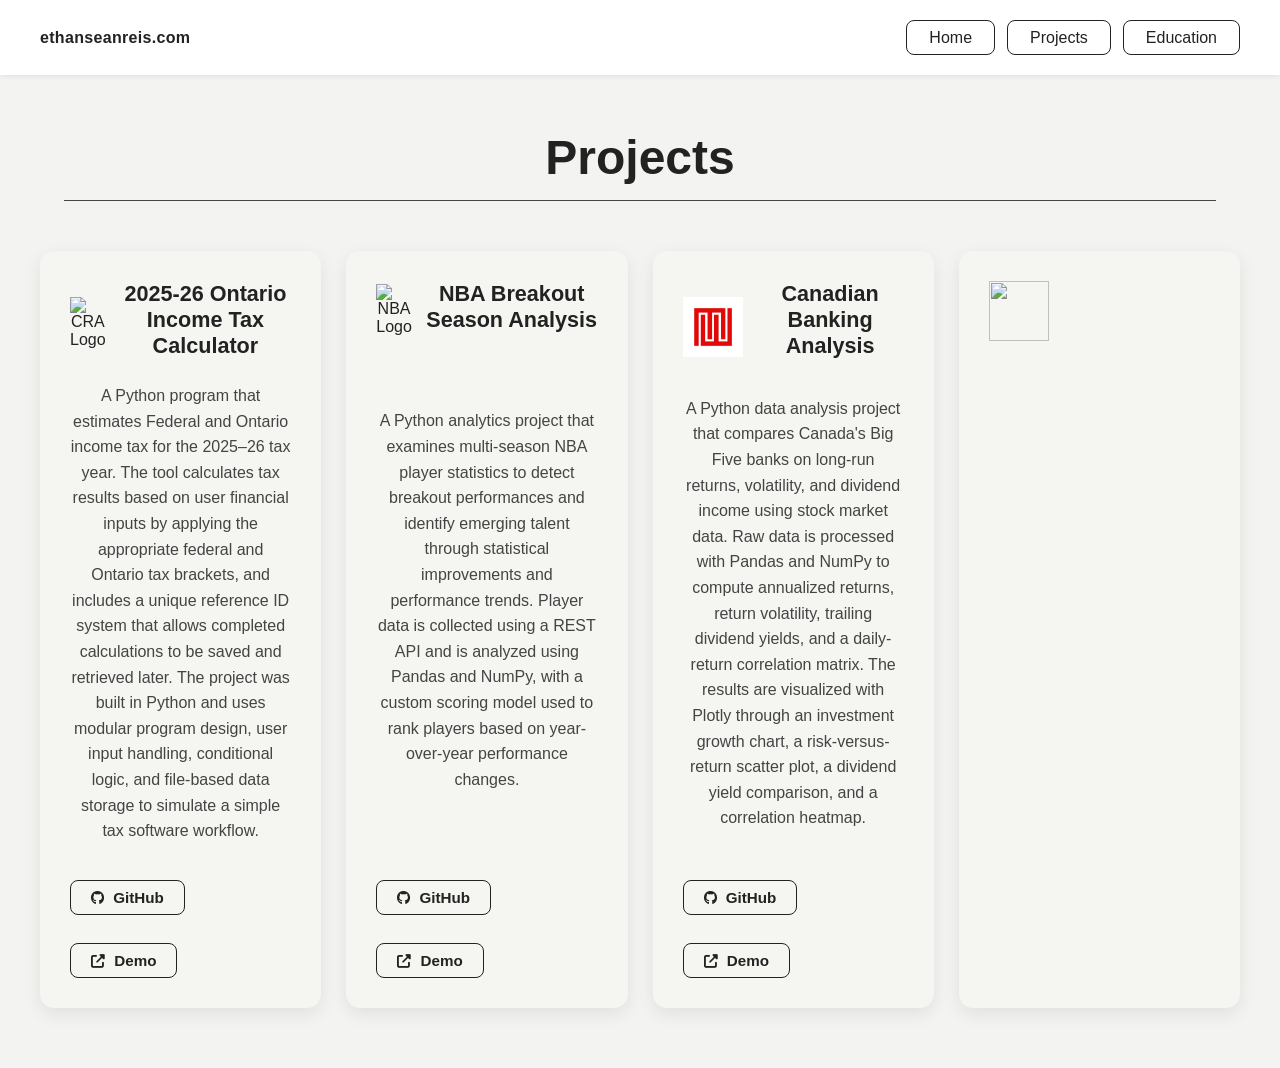
==== projects.html @ e06bfbd4 "Update projects.html" ====
<!DOCTYPE html>
<html lang="en">
<head>
<meta charset="UTF-8">
<meta name="viewport" content="width=device-width, initial-scale=1.0">
<title>Projects | Ethan Reis</title>
<link rel="stylesheet" href="styles.css">
<link rel="stylesheet" href="https://cdnjs.cloudflare.com/ajax/libs/font-awesome/6.5.2/css/all.min.css"/>
</head>
<body>
<nav class="navbar">
  <a href="index.html" class="nav-brand">ethanseanreis.com</a>
  <ul class="nav-links">
    <li><a href="index.html#home">Home</a></li>
    <li><a href="projects.html">Projects</a></li>
    <li><a href="index.html#education">Education</a></li>
  </ul>
</nav>
 
<section class="projects-page">
 
  <h1>Projects</h1>
  <div class="section-line"></div>
  <div class="projects-grid">
 
    <div class="project-card">
      <div class="project-header">
        <img src="assets/cra.png" class="project-icon" alt="CRA Logo">
        <h3>2025-26 Ontario Income Tax Calculator</h3>
      </div>
      <p>
        A Python program that estimates Federal and Ontario income tax for the 2025–26 tax year. The tool calculates tax results based on user
        financial inputs by applying the appropriate federal and Ontario tax brackets, and includes a unique reference ID system that allows 
        completed calculations to be saved and retrieved later. The project was built in Python and uses modular program design, user input handling, conditional logic, 
        and file-based data storage to simulate a simple tax software workflow.
      </p>
      <div class="card-buttons">
        <a href="https://github.com/akareese/Canadian-Federal-Ontario-Income-Tax-Calculator-2025-26" target="_blank" class="demo-btn">
          <i class="fab fa-github"></i> GitHub
        </a>
        <a href="https://ontario-income-tax-calulator-2025-2026-ethanreis.streamlit.app/" target="_blank" class="demo-btn">
          <i class="fas fa-external-link-alt"></i> Demo
        </a>
      </div>
    </div>
 
    <div class="project-card">
      <div class="project-header">
        <img src="assets/nba.png" class="project-icon" alt="NBA Logo">
        <h3>NBA Breakout Season Analysis</h3>
      </div>
      <p>
        A Python analytics project that examines multi-season NBA player statistics to detect breakout performances and identify emerging talent through 
        statistical improvements and performance trends. Player data is collected using a REST API and is analyzed using Pandas and NumPy, 
        with a custom scoring model used to rank players based on year-over-year performance changes.
      </p>
      <div class="card-buttons">
        <a href="https://github.com/akareese/NBA-Breakout-Season-Analysis-" target="_blank" class="demo-btn">
          <i class="fab fa-github"></i> GitHub
        </a>
        <a href="https://basketballstatisticalanalysis.streamlit.app/" target="_blank" class="demo-btn">
          <i class="fas fa-external-link-alt"></i> Demo
        </a>
      </div>
    </div>
 
    <div class="project-card">
      <div class="project-header">
        <img src="assets/bank.jpg" class="project-icon" alt="Bank Logo">
        <h3>Canadian Banking Analysis</h3>
      </div>
      <p>
        A Python data analysis project that compares Canada's Big Five banks on long-run returns, 
        volatility, and dividend income using stock market data. Raw data is processed with Pandas and NumPy to compute 
        annualized returns, return volatility, trailing dividend yields, and a daily-return correlation matrix. The results are visualized 
        with Plotly through an investment growth chart, a risk-versus-return scatter plot, a dividend yield comparison, and a correlation heatmap.
      </p>
      <div class="card-buttons">
        <a href="https://github.com/akareese/Big-Five-Banks-of-Canada-Analysis" target="_blank" class="demo-btn">
          <i class="fab fa-github"></i> GitHub
        </a>
        <a href="https://canadian-banking-analysis.streamlit.app/" target="_blank" class="demo-btn">
          <i class="fas fa-external-link-alt"></i> Demo
        </a>
      </div>
    </div>

    <div class="project-card">
      <div class="project-header">
        <img src="" class="project-icon" alt="">
        <h3></h3>
      </div>
      <p>
      </p>
      </div>
    </div>
    
  </div>
 
</section>
</body>
</html>
---- styles.css ----
* {
  margin: 0;
  padding: 0;
  box-sizing: border-box;
}

html {
  scroll-behavior: smooth;
}

body {
  font-family: Arial, sans-serif;
  color: #222;
  background-color: #f3f3f1;
}

.navbar {
  position: fixed;
  top: 0;
  width: 100%;
  height: 75px;
  background-color: #ffffff;
  display: flex;
  justify-content: flex-end;
  align-items: center;
  padding: 0 40px;
  z-index: 1000;
  box-shadow: 0 1px 6px rgba(0, 0, 0, 0.08);
}

.nav-links {
  list-style: none;
  display: flex;
  flex-direction: row;
  gap: 12px;
  margin: 0;
  padding: 0;
}

.nav-links li {
  margin: 0;
  padding: 0;
}

.nav-links a {
  padding: 8px 22px;
  border: 1.5px solid #222;
  border-radius: 8px;
  color: #222;
  text-decoration: none;
  transition: background 0.15s, color 0.15s;
}

.nav-links a:hover {
  background: #222;
  color: #fff;
}

.hero {
  min-height: 100vh;
  display: flex;
  justify-content: center;
  align-items: center;
  text-align: center;
  padding: 100px 20px 40px;
  position: relative;
  overflow: hidden;
  background: #efefec;
}

.hero::before {
  content: "";
  position: absolute;
  width: 520px;
  height: 520px;
  top: -120px;
  left: -80px;
  background: rgba(255,255,255,0.55);
  clip-path: polygon(50% 0%, 100% 50%, 50% 100%, 0% 50%);
  transform: rotate(12deg);
}

.hero::after {
  content: "";
  position: absolute;
  width: 480px;
  height: 480px;
  bottom: -160px;
  right: -100px;
  background: rgba(210,210,210,0.35);
  clip-path: polygon(25% 0%, 100% 0%, 75% 100%, 0% 100%);
  transform: rotate(-10deg);
}

.hero .shape1,
.hero .shape2,
.hero .shape3,
.hero .shape4 {
  position: absolute;
  z-index: 0;
}

.hero .shape1 {
  width: 300px;
  height: 300px;
  top: 15%;
  right: 20%;
  background: rgba(230,230,230,0.4);
  clip-path: polygon(0 20%, 80% 0, 100% 80%, 20% 100%);
  transform: rotate(18deg);
}

.hero .shape2 {
  width: 220px;
  height: 220px;
  bottom: 18%;
  left: 22%;
  background: rgba(200,200,200,0.35);
  transform: rotate(45deg);
}

.hero .shape3 {
  width: 180px;
  height: 180px;
  top: 30%;
  left: 10%;
  background: rgba(240,240,240,0.45);
  clip-path: polygon(50% 0%, 100% 40%, 80% 100%, 20% 100%, 0% 40%);
}

.hero .shape4 {
  width: 260px;
  height: 260px;
  bottom: 10%;
  right: 35%;
  background: rgba(220,220,220,0.35);
  clip-path: polygon(25% 0%, 100% 25%, 75% 100%, 0% 75%);
}

.hero .shape5,
.hero .shape6,
.hero .shape7 {
  position: absolute;
  z-index: 0;
}

.hero .shape5 {
  width: 420px;
  height: 420px;
  top: 35%;
  right: -120px;
  background: rgba(220,220,220,0.35);
  clip-path: polygon(20% 0%, 100% 20%, 80% 100%, 0% 80%);
  transform: rotate(-14deg);
}

.hero .shape6 {
  width: 380px;
  height: 380px;
  top: 45%;
  left: -140px;
  background: rgba(245,245,245,0.45);
  transform: rotate(45deg);
}

.hero .shape7 {
  width: 300px;
  height: 300px;
  top: -60px;
  left: 40%;
  background: rgba(210,210,210,0.3);
  clip-path: polygon(50% 0%, 100% 35%, 80% 100%, 20% 100%, 0% 35%);
  transform: rotate(10deg);
}

.cat-logo {
  position: absolute;
  top: 95px;
  left: 20px;
  width: 110px;
  height: auto;
  z-index: 5;
  opacity: 0.95;
  animation: cat-float 3s ease-in-out infinite;
  filter: drop-shadow(0 8px 12px rgba(0, 0, 0, 0.25));
  cursor: pointer;
  transition: transform 0.15s ease;
}

.cat-logo:hover {
  filter: drop-shadow(0 12px 16px rgba(0, 0, 0, 0.35));
}

.cat-logo:active {
  transform: scale(0.95);
}

@keyframes cat-float {
  0%, 100% { transform: translateY(0); }
  50% { transform: translateY(-12px); }
}

.hero-content h1 {
  font-size: 4rem;
  margin-bottom: 20px;
  color: #222;
}

.hero-content p {
  font-size: 1.3rem;
  font-weight: 600;
  margin-bottom: 30px;
  color: #333;
}

.social-icons {
  display: flex;
  justify-content: center;
  gap: 28px;
}

.social-icons a {
  color: #222;
  font-size: 2.4rem;
  transition: transform 0.25s ease, color 0.25s ease;
}

.social-icons a:hover {
  transform: scale(1.12);
  color: #555;
}

.scroll-down {
  position: absolute;
  bottom: 30px;
  left: 50%;
  transform: translateX(-50%);
}

.scroll-down a {
  color: #222;
  font-size: 2rem;
  animation: bounce 1.5s infinite;
  display: inline-block;
}

@keyframes bounce {
  0%, 100% { transform: translateY(0); }
  50% { transform: translateY(8px); }
}

.scroll-up {
  margin-top: 40px;
  text-align: center;
}

.scroll-up a {
  color: #222;
  font-size: 2rem;
  animation: bounce-up 1.5s infinite;
  display: inline-block;
}

@keyframes bounce-up {
  0%, 100% { transform: translateY(0); }
  50% { transform: translateY(-8px); }
}

.section {
  min-height: 100vh;
  padding: 120px 40px 60px;
  background: transparent;
  text-align: center;
}

.section h2 {
  font-size: 3rem;
  margin-bottom: 15px;
}

.section-line {
  width: 96%;
  max-width: 1700px;
  height: 1px;
  background-color: #444;
  margin: 0 auto 50px;
}

.about-section p {
  max-width: 900px;
  margin: 0 auto 18px;
  font-size: 1.15rem;
  line-height: 1.8;
  color: #333;
}

.skills-section {
  padding-bottom: 80px;
}

.skills-group {
  max-width: 1200px;
  margin: 0 auto 70px;
  padding: 40px 30px;
  background: #f5f5f2;
  border-radius: 12px;
  box-shadow: 0 6px 18px rgba(0,0,0,0.08);
}

.skills-group h3 {
  font-size: 2.8rem;
  color: #222;
  margin-bottom: 18px;
}

.skills-text {
  font-size: 1.2rem;
  color: #444;
  margin-bottom: 35px;
  line-height: 1.6;
}

.logo-row {
  display: flex;
  justify-content: center;
  align-items: center;
  flex-wrap: wrap;
  gap: 35px;
}

.logo-card {
  width: 115px;
  height: 115px;
  display: flex;
  align-items: center;
  justify-content: center;
}

.logo-card img {
  max-width: 90px;
  max-height: 90px;
  object-fit: contain;
  display: block;
}

.floating {
  animation: float 3.2s ease-in-out infinite;
}

.delay-1 { animation-delay: 0.3s; }
.delay-2 { animation-delay: 0.6s; }
.delay-3 { animation-delay: 0.9s; }
.delay-4 { animation-delay: 1.2s; }

@keyframes float {
  0%, 100% { transform: translateY(0px); }
  50% { transform: translateY(-10px); }
}

.contact-icon {
  font-size: 4rem;
  margin-bottom: 40px;
  color: #222;
}

.contact-card {
  background-color: #f5f5f5;
  max-width: 950px;
  margin: 0 auto;
  padding: 45px;
  border-radius: 6px;
  box-shadow: 0 8px 25px rgba(0, 0, 0, 0.08);
  text-align: left;
}

.contact-card form {
  display: flex;
  flex-direction: column;
}

.contact-card label {
  font-weight: 700;
  margin-bottom: 10px;
  margin-top: 18px;
  color: #222;
}

.contact-card input,
.contact-card textarea {
  width: 100%;
  padding: 14px 12px;
  border: 1px solid #c8c8c8;
  border-radius: 4px;
  font-size: 1rem;
  background-color: #fff;
  outline: none;
}

.contact-card textarea {
  resize: vertical;
}

.contact-card button {
  margin: 28px auto 0;
  padding: 12px 24px;
  border: 1px solid #bbb;
  background-color: #efefef;
  border-radius: 4px;
  font-size: 1rem;
  font-weight: 700;
  cursor: pointer;
  transition: 0.25s ease;
}

.contact-card button:hover {
  background-color: #ddd;
}

.projects-page {
  min-height: 100vh;
  padding: 130px 40px 60px;
  background: transparent;
  text-align: center;
}

.projects-page h1 {
  font-size: 3rem;
  margin-bottom: 15px;
}

.projects-grid {
  max-width: 1600px;
  margin: 0 auto;
  display: grid;
  grid-template-columns: repeat(4, 1fr);
  gap: 25px;
}

.project-card {
  background: #f5f5f2;
  padding: 30px;
  border-radius: 14px;
  box-shadow: 0 6px 18px rgba(0,0,0,0.08);
  transition: transform 0.2s ease, box-shadow 0.2s ease;
  display: flex;
  flex-direction: column;
  justify-content: space-between;
}

.project-card h3 {
  margin-bottom: 14px;
  font-size: 1.35rem;
}

.project-card p {
  color: #444;
  line-height: 1.6;
}

.project-header {
  display: flex;
  align-items: center;
  gap: 14px;
  margin-bottom: 10px;
}

.project-icon {
  width: 60px;
  height: 60px;
  object-fit: contain;
  transition: transform 0.2s ease;
}

.project-icon:hover {
  transform: scale(1.08);
}

.about-images {
  display: flex;
  justify-content: center;
  gap: 25px;
  margin-top: 30px;
  flex-wrap: wrap;
}

.about-images img {
  width: 300px;
  height: auto;
  border-radius: 12px;
  box-shadow: 0 6px 15px rgba(0,0,0,0.15);
}

.demo-btn {
  display: inline-block;
  margin-top: 18px;
  padding: 8px 20px;
  border: 1.5px solid #222;
  border-radius: 8px;
  color: #222;
  text-decoration: none;
  font-size: 0.95rem;
  font-weight: 600;
  transition: background 0.15s, color 0.15s;
}

.demo-btn:hover {
  background: #222;
  color: #fff;
}

.demo-btn i {
  font-size: 0.85rem;
  margin-right: 5px;
}

.cert-heading {
  font-size: 3rem;
  margin-top: 80px;
  margin-bottom: 15px;
  text-align: center;
}

.cert-icon {
  font-size: 2.8rem;
  color: #888;
}

.cert-card {
  text-align: left;
}

.profile-photo {
  width: 300px;
  height: 300px;
  border-radius: 50%;
  object-fit: cover;
  margin-bottom: 24px;
  box-shadow: 0 6px 20px rgba(0, 0, 0, 0.15);
}

.card-buttons {
  display: flex;
  gap: 10px;
  margin-top: 18px;
  flex-wrap: wrap;
}

.education-section {
  padding-bottom: 80px;
}

.education-card {
  max-width: 900px;
  margin: 0 auto;
  background: #f5f5f2;
  border-radius: 14px;
  padding: 40px;
  box-shadow: 0 6px 18px rgba(0,0,0,0.08);
  text-align: left;
}

.education-header {
  display: flex;
  align-items: center;
  gap: 20px;
  margin-bottom: 24px;
}

.edu-logo {
  width: 70px;
  height: 70px;
  object-fit: contain;
}

.education-info h3 {
  font-size: 1.4rem;
  margin-bottom: 4px;
}

.edu-degree {
  font-size: 1rem;
  color: #444;
  margin-bottom: 2px;
}

.edu-date {
  font-size: 0.9rem;
  color: #888;
}

.edu-blurb {
  font-size: 1.05rem;
  line-height: 1.8;
  color: #333;
  margin-bottom: 28px;
}

.edu-coursework h4 {
  font-size: 1rem;
  font-weight: 700;
  margin-bottom: 14px;
  color: #222;
}

.course-tags {
  display: flex;
  flex-wrap: wrap;
  gap: 10px;
}

.course-tag {
  background: #e4e4e0;
  color: #333;
  padding: 6px 14px;
  border-radius: 20px;
  font-size: 0.9rem;
  font-weight: 500;
}

#home, #about, #skills, #education, #contact {
  scroll-margin-top: 75px;
}

@media (max-width: 1100px) {
  .projects-grid {
    grid-template-columns: repeat(2, 1fr);
  }
}

@media (max-width: 900px) {
  .cat-logo {
    width: 80px;
    top: 88px;
    left: 12px;
  }

  .skills-group h3 {
    font-size: 2.1rem;
  }

  .logo-card {
    width: 90px;
    height: 90px;
  }

  .logo-card img {
    max-width: 70px;
    max-height: 70px;
  }
}

@media (max-width: 768px) {
  .navbar {
    padding: 0 20px;
  }

  .nav-links {
    gap: 18px;
  }

  .hero-content h1 {
    font-size: 2.8rem;
  }

  .hero-content p {
    font-size: 1rem;
  }

  .section h2,
  .projects-page h1 {
    font-size: 2.2rem;
  }

  .contact-card {
    padding: 25px;
  }

  .skills-group {
    padding: 30px 20px;
  }

  .skills-text {
    font-size: 1rem;
  }
}

@media (max-width: 600px) {
  .projects-grid {
    grid-template-columns: 1fr;
  }
}

.nav-brand {
  margin-right: auto;
  font-size: 1rem;
  font-weight: 700;
  color: #222;
  text-decoration: none;
  letter-spacing: 0.02em;
}

.nav-brand:hover {
  color: #555;
}
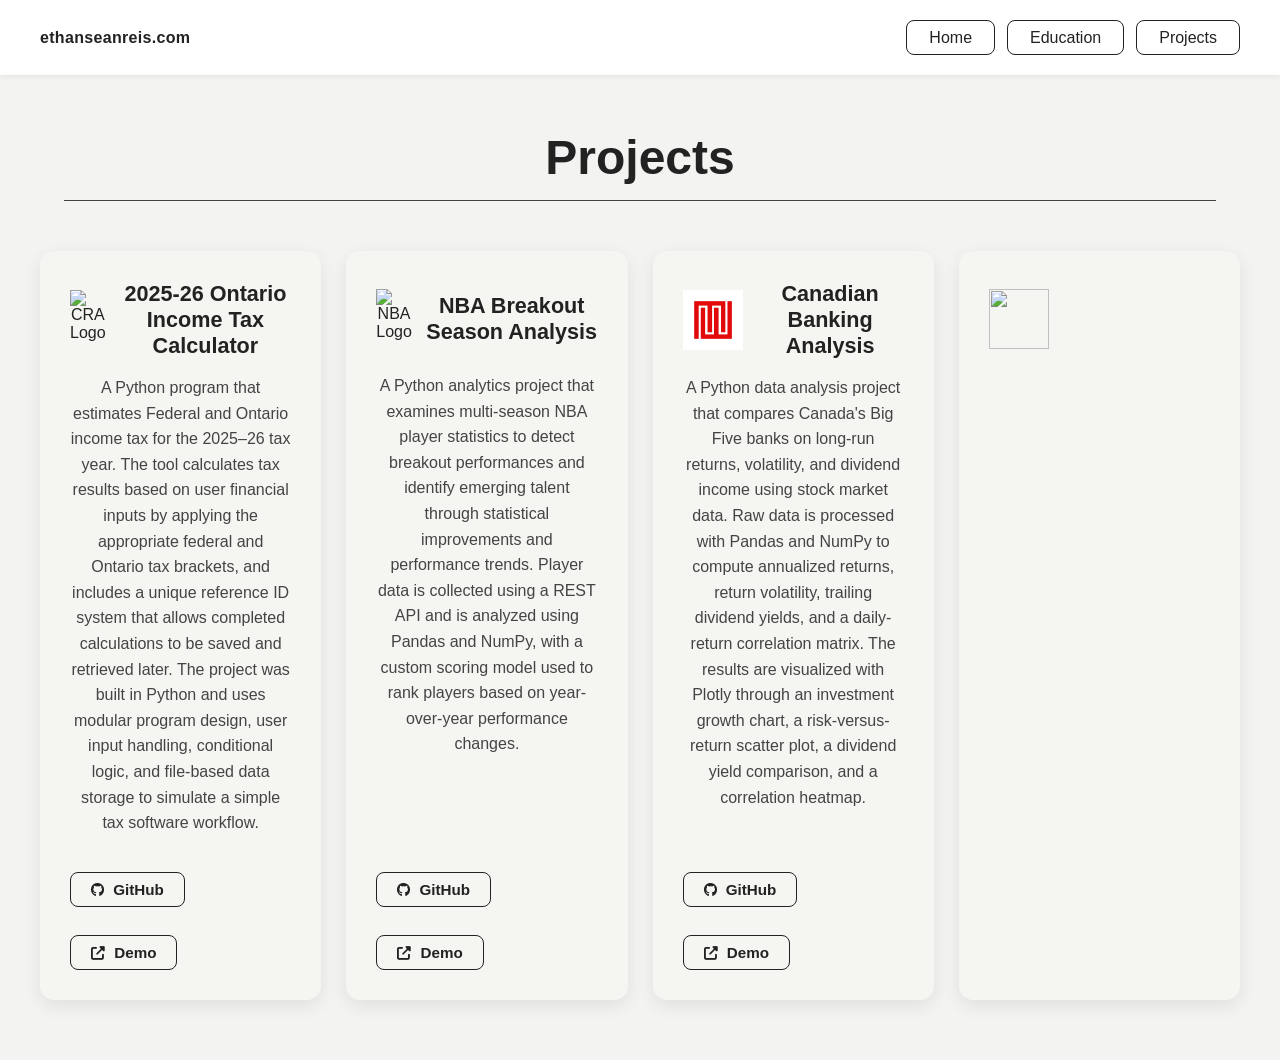
==== commit a0e1a9c5: "Update projects.html" ====
--- a/projects.html
+++ b/projects.html
@@ -9,11 +9,11 @@
 </head>
 <body>
 <nav class="navbar">
-  <a href="index.html" class="nav-brand">ethanseanreis.com</a>
+  <span class="nav-brand">ethanseanreis.com</span>
   <ul class="nav-links">
     <li><a href="index.html#home">Home</a></li>
+    <li><a href="index.html#education">Education</a></li>
     <li><a href="projects.html">Projects</a></li>
-    <li><a href="index.html#education">Education</a></li>
   </ul>
 </nav>
  
--- a/styles.css
+++ b/styles.css
@@ -444,7 +444,6 @@
   transition: transform 0.2s ease, box-shadow 0.2s ease;
   display: flex;
   flex-direction: column;
-  justify-content: space-between;
 }
 
 .project-card h3 {
@@ -461,7 +460,12 @@
   display: flex;
   align-items: center;
   gap: 14px;
-  margin-bottom: 10px;
+  margin-bottom: 16px;
+  min-height: 76px;
+}
+
+.project-header h3 {
+  margin-bottom: 0;
 }
 
 .project-icon {
@@ -541,7 +545,8 @@
 .card-buttons {
   display: flex;
   gap: 10px;
-  margin-top: 18px;
+  margin-top: auto;
+  padding-top: 18px;
   flex-wrap: wrap;
 }
 
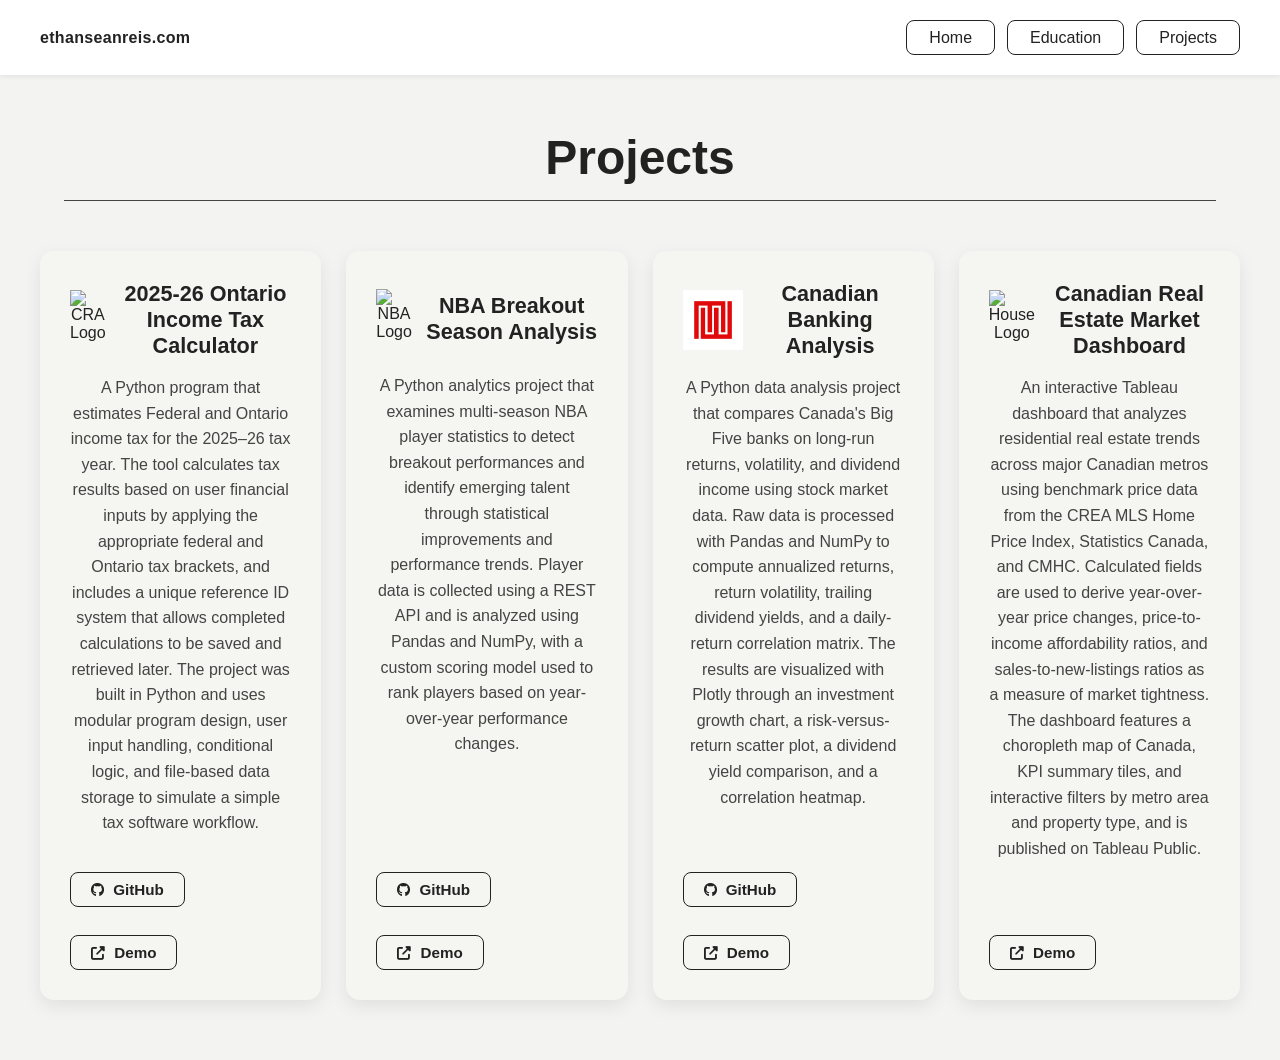
==== commit 8e5cfbf0: "Update projects.html" ====
--- a/projects.html
+++ b/projects.html
@@ -85,13 +85,21 @@
       </div>
     </div>
 
-    <div class="project-card">
+      <div class="project-card">
       <div class="project-header">
-        <img src="" class="project-icon" alt="">
-        <h3></h3>
+        <img src="assets/house.jpeg" class="project-icon" alt="House Logo">
+        <h3>Canadian Real Estate Market Dashboard</h3>
       </div>
       <p>
+        An interactive Tableau dashboard that analyzes residential real estate trends across major Canadian metros using benchmark 
+        price data from the CREA MLS Home Price Index, Statistics Canada, and CMHC. Calculated fields are used to derive year-over-year 
+        price changes, price-to-income affordability ratios, and sales-to-new-listings ratios as a measure of market tightness. The dashboard 
+        features a choropleth map of Canada, KPI summary tiles, and interactive filters by metro area and property type, and is published on Tableau Public.
       </p>
+      <div class="card-buttons">
+        <a href="" target="_blank" class="demo-btn">
+          <i class="fas fa-external-link-alt"></i> Demo
+        </a>
       </div>
     </div>
     
--- a/styles.css
+++ b/styles.css
@@ -147,12 +147,13 @@
 .hero .shape5 {
   width: 420px;
   height: 420px;
-  top: 35%;
-  right: -120px;
+  top: 50%;        
+  right: -220px;   
   background: rgba(220,220,220,0.35);
   clip-path: polygon(20% 0%, 100% 20%, 80% 100%, 0% 80%);
   transform: rotate(-14deg);
 }
+
 
 .hero .shape6 {
   width: 380px;
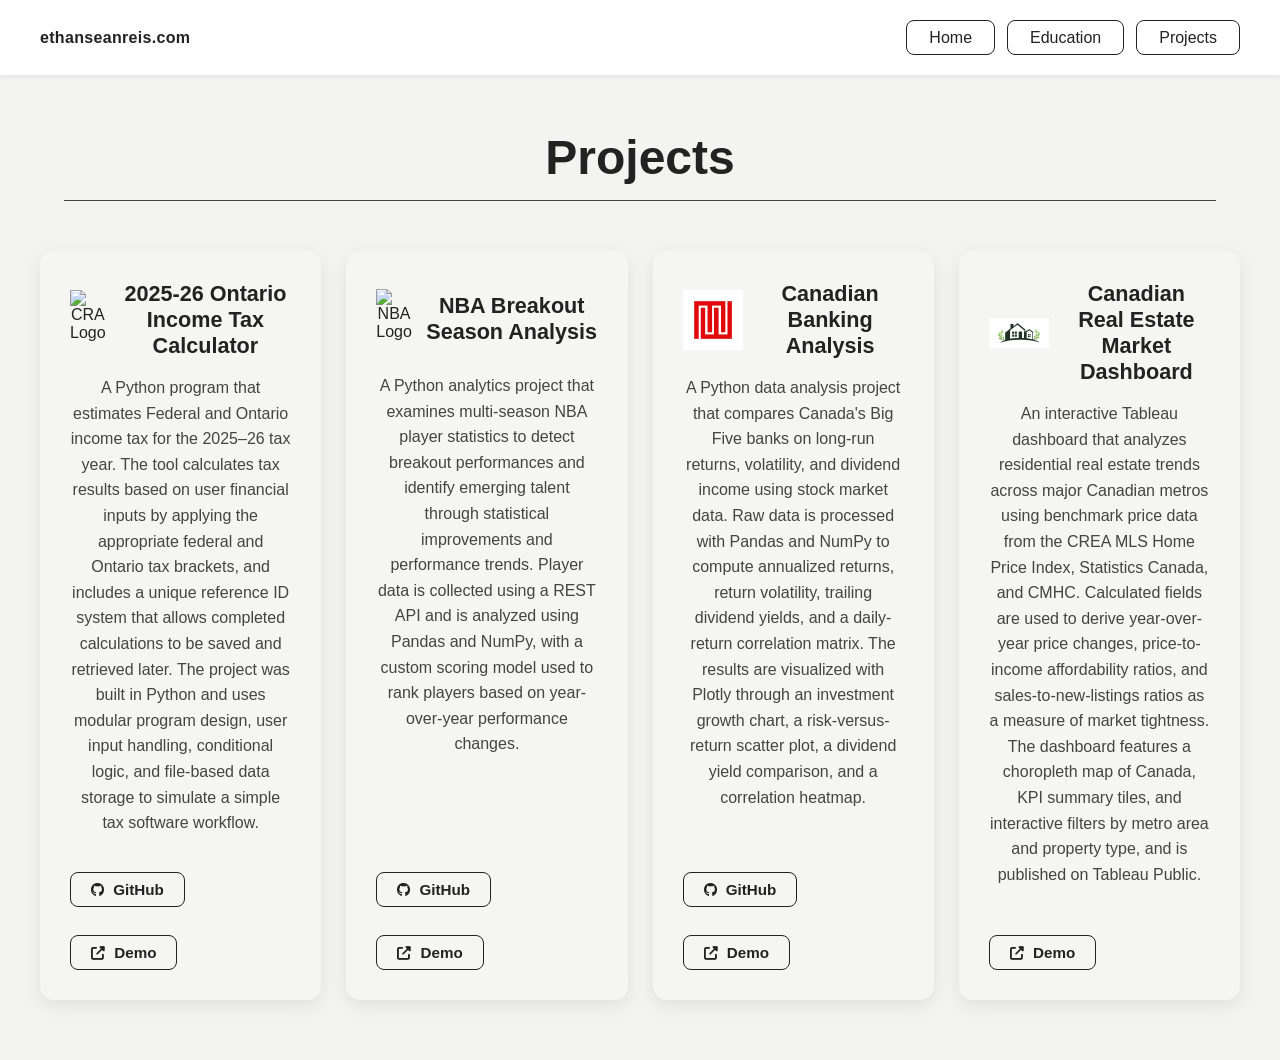
==== commit 12d838f3: "Update projects.html" ====
--- a/projects.html
+++ b/projects.html
@@ -87,7 +87,7 @@
 
       <div class="project-card">
       <div class="project-header">
-        <img src="assets/house.jpeg" class="project-icon" alt="House Logo">
+        <img src="assets/house.jpg" class="project-icon" alt="House Logo">
         <h3>Canadian Real Estate Market Dashboard</h3>
       </div>
       <p>
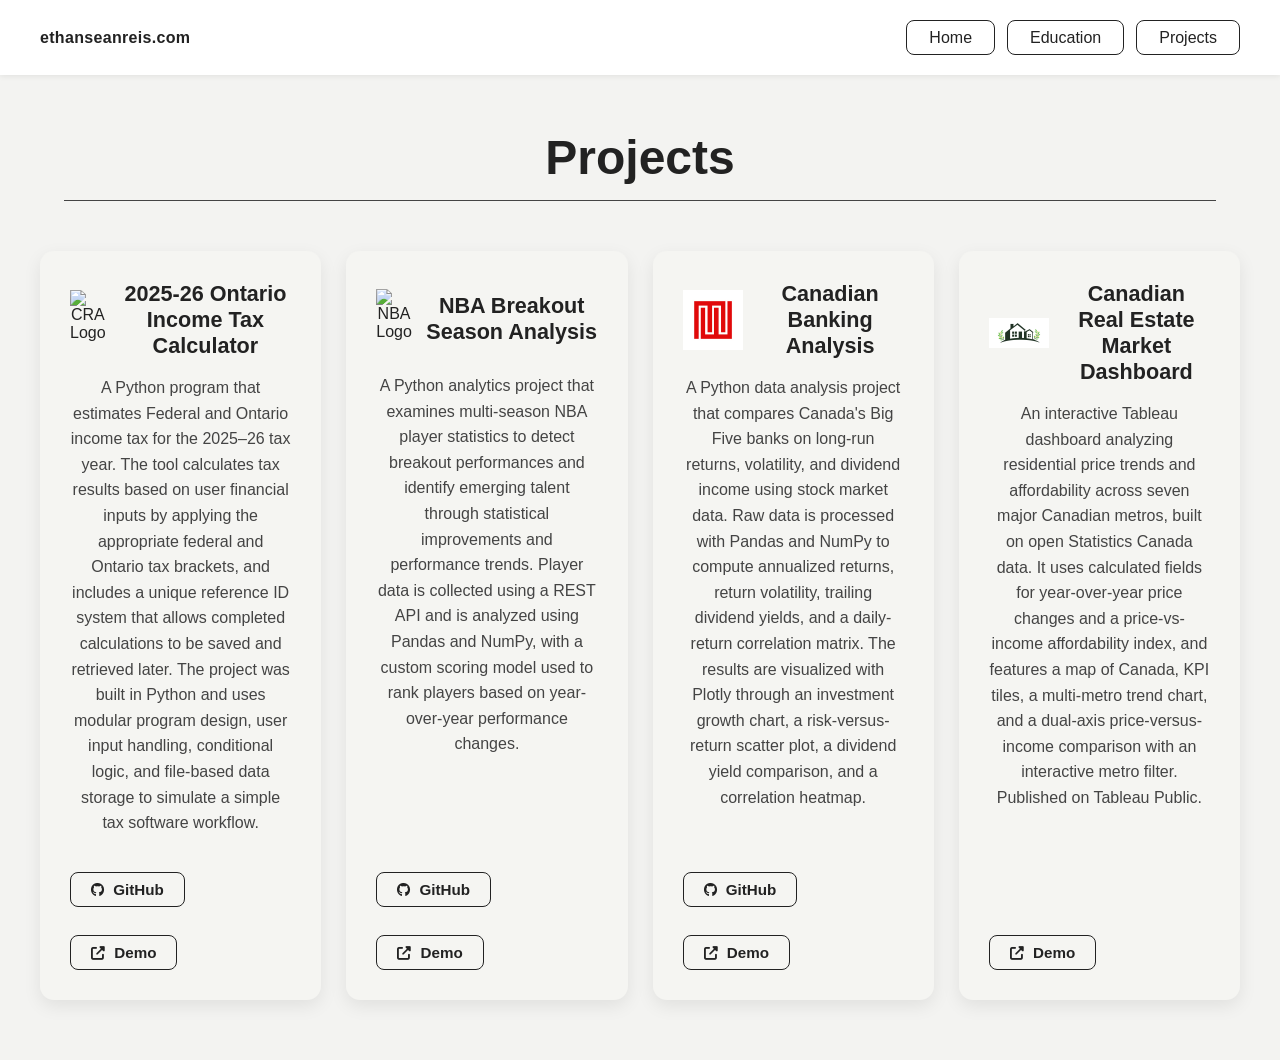
==== commit f58ac542: "Update projects.html" ====
--- a/projects.html
+++ b/projects.html
@@ -91,13 +91,13 @@
         <h3>Canadian Real Estate Market Dashboard</h3>
       </div>
       <p>
-        An interactive Tableau dashboard that analyzes residential real estate trends across major Canadian metros using benchmark 
-        price data from the CREA MLS Home Price Index, Statistics Canada, and CMHC. Calculated fields are used to derive year-over-year 
-        price changes, price-to-income affordability ratios, and sales-to-new-listings ratios as a measure of market tightness. The dashboard 
-        features a choropleth map of Canada, KPI summary tiles, and interactive filters by metro area and property type, and is published on Tableau Public.
+        An interactive Tableau dashboard analyzing residential price trends and affordability across seven major Canadian metros, 
+        built on open Statistics Canada data. It uses calculated fields for year-over-year 
+        price changes and a price-vs-income affordability index, and features a map of Canada, KPI tiles, a multi-metro 
+        trend chart, and a dual-axis price-versus-income comparison with an interactive metro filter. Published on Tableau Public.
       </p>
       <div class="card-buttons">
-        <a href="" target="_blank" class="demo-btn">
+        <a href="https://public.tableau.com/app/profile/ethan.reis8401/viz/CanadianRealEstateMarketDashboard/CanadianRealEstateMarketDashboard?publish=yes" target="_blank" class="demo-btn">
           <i class="fas fa-external-link-alt"></i> Demo
         </a>
       </div>
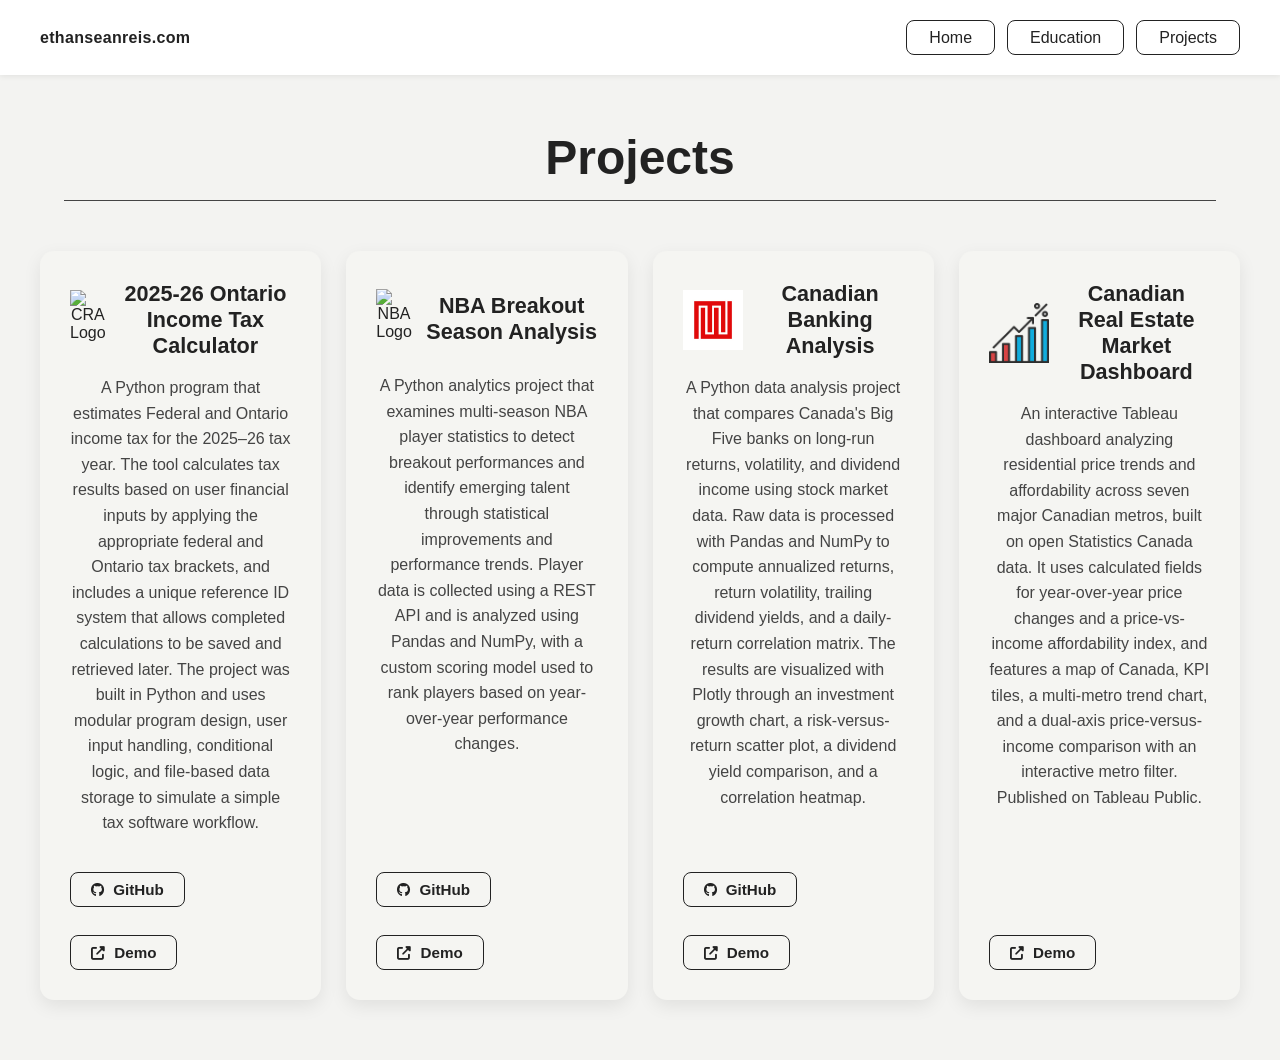
==== commit b1fc5aaf: "Update projects.html" ====
--- a/projects.html
+++ b/projects.html
@@ -87,7 +87,7 @@
 
       <div class="project-card">
       <div class="project-header">
-        <img src="assets/house.jpg" class="project-icon" alt="House Logo">
+        <img src="assets/house.png" class="project-icon" alt="House Logo">
         <h3>Canadian Real Estate Market Dashboard</h3>
       </div>
       <p>
--- a/styles.css
+++ b/styles.css
@@ -65,113 +65,12 @@
   padding: 100px 20px 40px;
   position: relative;
   overflow: hidden;
-  background: #efefec;
-}
-
-.hero::before {
-  content: "";
-  position: absolute;
-  width: 520px;
-  height: 520px;
-  top: -120px;
-  left: -80px;
-  background: rgba(255,255,255,0.55);
-  clip-path: polygon(50% 0%, 100% 50%, 50% 100%, 0% 50%);
-  transform: rotate(12deg);
-}
-
-.hero::after {
-  content: "";
-  position: absolute;
-  width: 480px;
-  height: 480px;
-  bottom: -160px;
-  right: -100px;
-  background: rgba(210,210,210,0.35);
-  clip-path: polygon(25% 0%, 100% 0%, 75% 100%, 0% 100%);
-  transform: rotate(-10deg);
-}
-
-.hero .shape1,
-.hero .shape2,
-.hero .shape3,
-.hero .shape4 {
-  position: absolute;
-  z-index: 0;
-}
-
-.hero .shape1 {
-  width: 300px;
-  height: 300px;
-  top: 15%;
-  right: 20%;
-  background: rgba(230,230,230,0.4);
-  clip-path: polygon(0 20%, 80% 0, 100% 80%, 20% 100%);
-  transform: rotate(18deg);
-}
-
-.hero .shape2 {
-  width: 220px;
-  height: 220px;
-  bottom: 18%;
-  left: 22%;
-  background: rgba(200,200,200,0.35);
-  transform: rotate(45deg);
-}
-
-.hero .shape3 {
-  width: 180px;
-  height: 180px;
-  top: 30%;
-  left: 10%;
-  background: rgba(240,240,240,0.45);
-  clip-path: polygon(50% 0%, 100% 40%, 80% 100%, 20% 100%, 0% 40%);
-}
-
-.hero .shape4 {
-  width: 260px;
-  height: 260px;
-  bottom: 10%;
-  right: 35%;
-  background: rgba(220,220,220,0.35);
-  clip-path: polygon(25% 0%, 100% 25%, 75% 100%, 0% 75%);
-}
-
-.hero .shape5,
-.hero .shape6,
-.hero .shape7 {
-  position: absolute;
-  z-index: 0;
-}
-
-.hero .shape5 {
-  width: 420px;
-  height: 420px;
-  top: 50%;        
-  right: -220px;   
-  background: rgba(220,220,220,0.35);
-  clip-path: polygon(20% 0%, 100% 20%, 80% 100%, 0% 80%);
-  transform: rotate(-14deg);
-}
-
-
-.hero .shape6 {
-  width: 380px;
-  height: 380px;
-  top: 45%;
-  left: -140px;
-  background: rgba(245,245,245,0.45);
-  transform: rotate(45deg);
-}
-
-.hero .shape7 {
-  width: 300px;
-  height: 300px;
-  top: -60px;
-  left: 40%;
-  background: rgba(210,210,210,0.3);
-  clip-path: polygon(50% 0%, 100% 35%, 80% 100%, 20% 100%, 0% 35%);
-  transform: rotate(10deg);
+  background-color: #fafafa;
+  background-image:
+    radial-gradient(rgba(0,0,0,0.035) 1px, transparent 1px),
+    radial-gradient(rgba(0,0,0,0.025) 1px, transparent 1px);
+  background-size: 22px 22px, 22px 22px;
+  background-position: 0 0, 11px 11px;
 }
 
 .cat-logo {
@@ -708,3 +607,24 @@
 .nav-brand:hover {
   color: #555;
 }
+
+.certs-grid {
+  display: grid;
+  grid-template-columns: repeat(3, 1fr);
+  gap: 1.5rem;
+  max-width: 1100px;
+  margin: 0 auto;
+  width: 100%;
+}
+
+@media (max-width: 900px) {
+  .certs-grid {
+    grid-template-columns: repeat(2, 1fr);
+  }
+}
+
+@media (max-width: 600px) {
+  .certs-grid {
+    grid-template-columns: 1fr;
+  }
+}
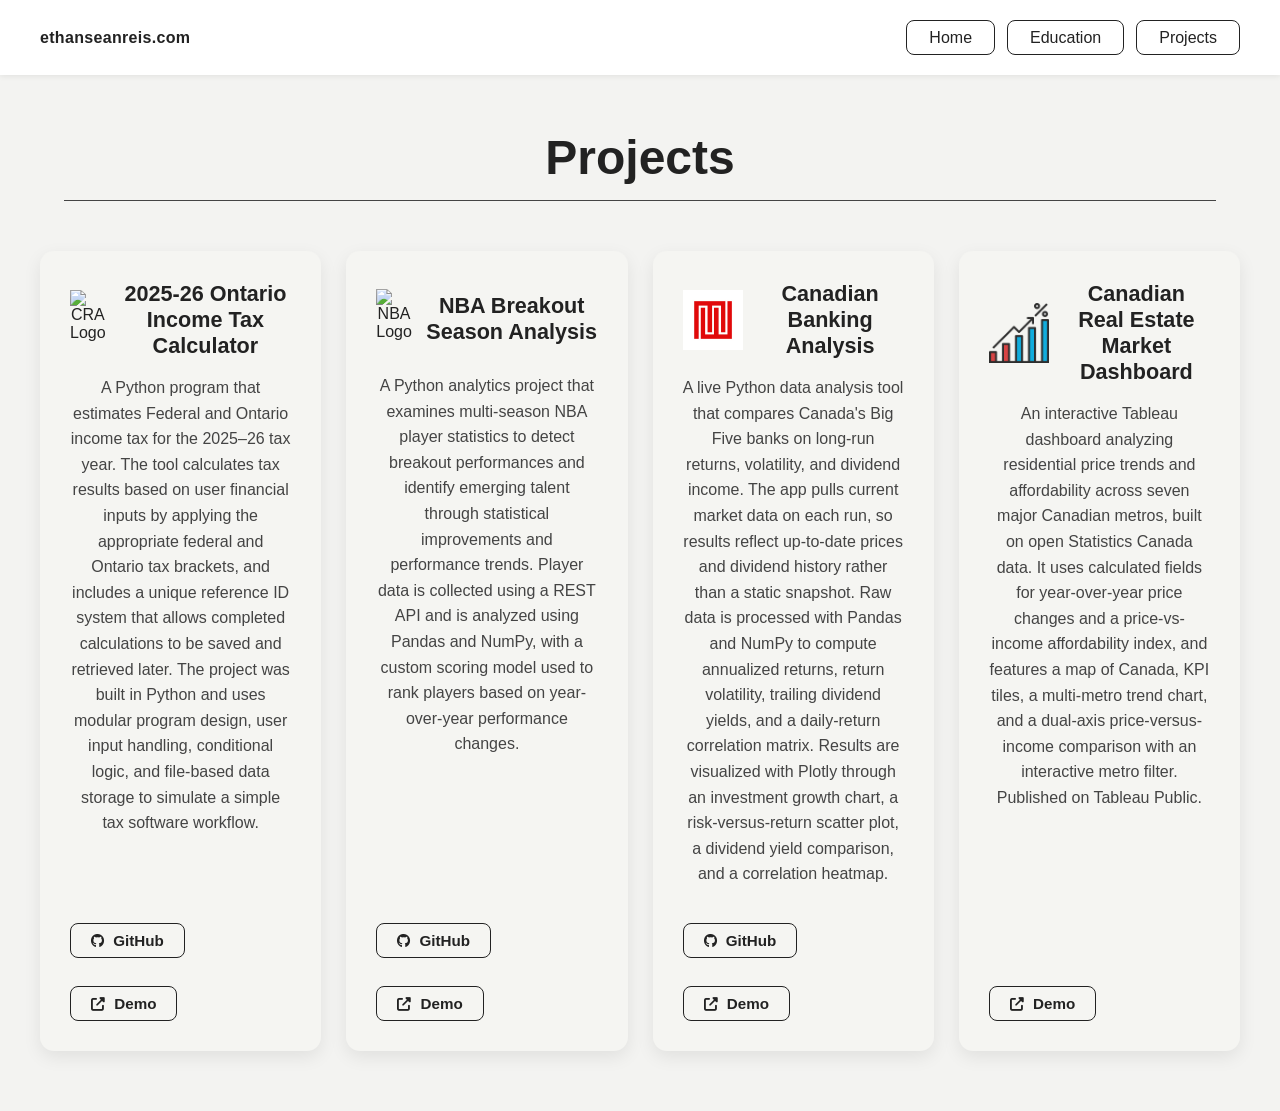
==== commit de04d6d8: "Update projects.html" ====
--- a/projects.html
+++ b/projects.html
@@ -1,6 +1,7 @@
 <!DOCTYPE html>
 <html lang="en">
 <head>
+<link rel="icon" href="/webicon.png?v=4">
 <meta charset="UTF-8">
 <meta name="viewport" content="width=device-width, initial-scale=1.0">
 <title>Projects | Ethan Reis</title>
@@ -70,10 +71,9 @@
         <h3>Canadian Banking Analysis</h3>
       </div>
       <p>
-        A Python data analysis project that compares Canada's Big Five banks on long-run returns, 
-        volatility, and dividend income using stock market data. Raw data is processed with Pandas and NumPy to compute 
-        annualized returns, return volatility, trailing dividend yields, and a daily-return correlation matrix. The results are visualized 
-        with Plotly through an investment growth chart, a risk-versus-return scatter plot, a dividend yield comparison, and a correlation heatmap.
+        A live Python data analysis tool that compares Canada's Big Five banks on long-run returns, volatility, and dividend income. The app pulls current market data on each run, so results reflect up-to-date prices and dividend history rather than a static snapshot. 
+        Raw data is processed with Pandas and NumPy to compute annualized returns, return volatility, trailing dividend yields, and a daily-return correlation matrix. 
+        Results are visualized with Plotly through an investment growth chart, a risk-versus-return scatter plot, a dividend yield comparison, and a correlation heatmap.
       </p>
       <div class="card-buttons">
         <a href="https://github.com/akareese/Big-Five-Banks-of-Canada-Analysis" target="_blank" class="demo-btn">
